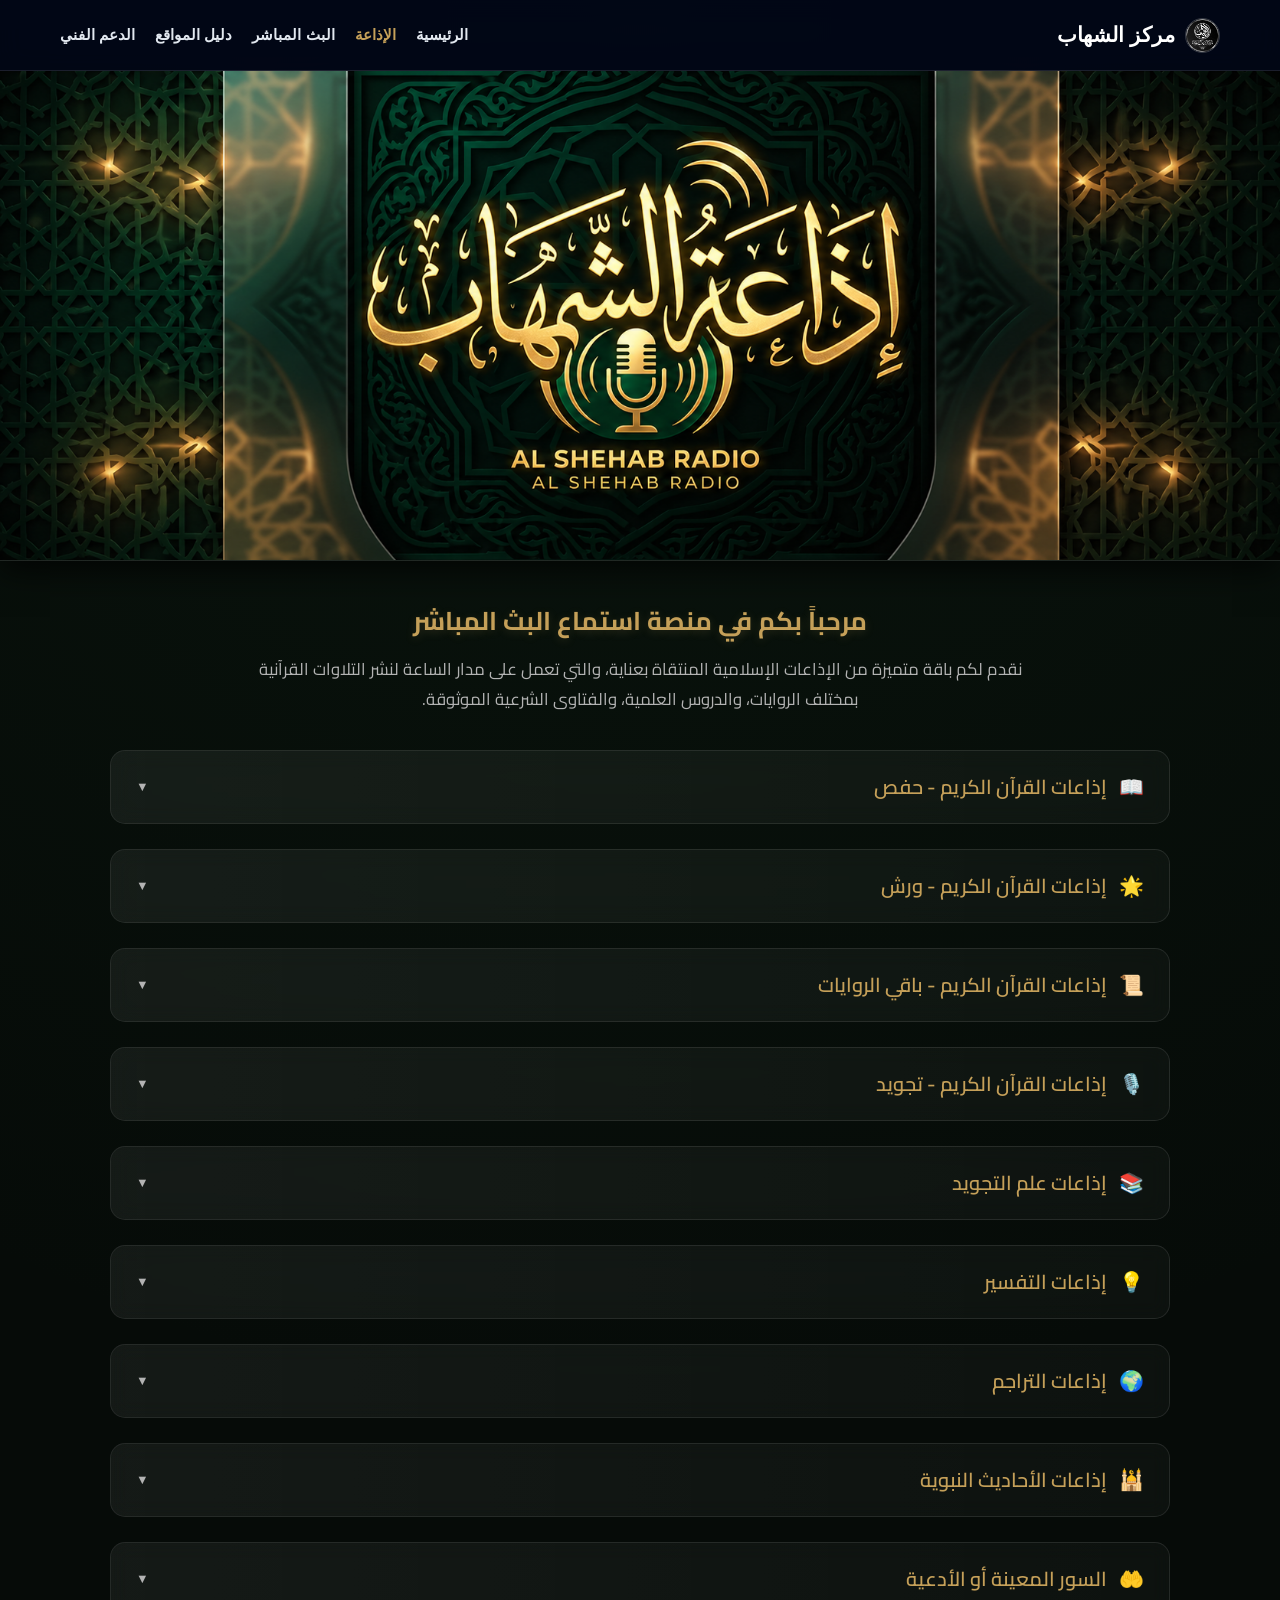
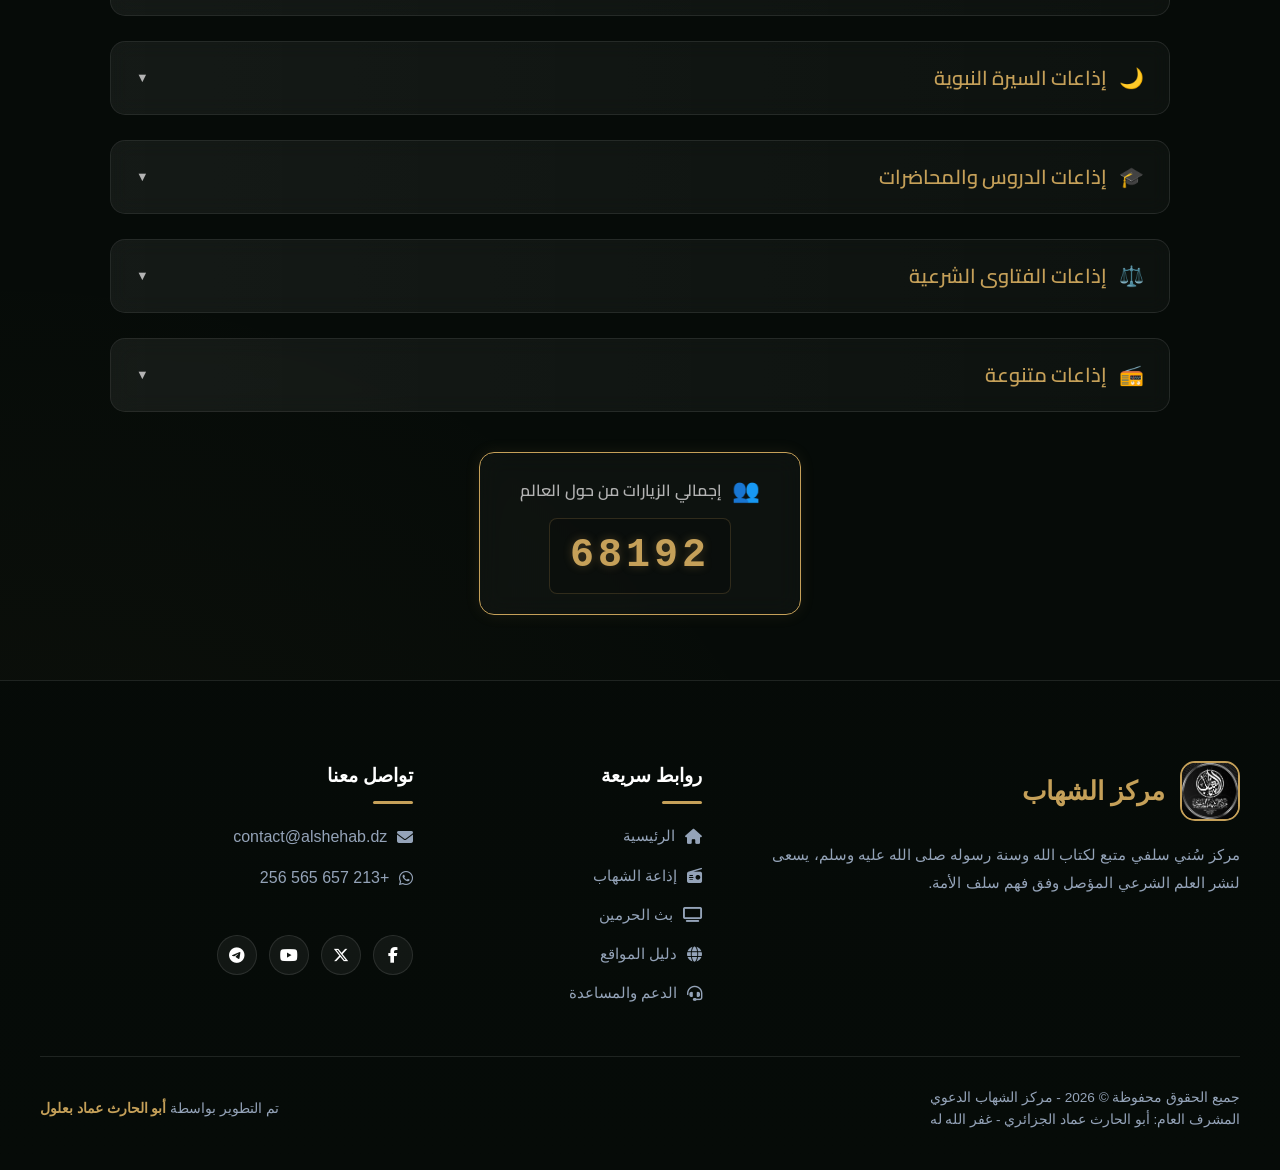
==== alShehab-radio/index.html @ 41cc3aab "رفع مشروع مركز الشهاب مع تحسينات نظام الإذاعة" ====
<!DOCTYPE html>
<html lang="ar" dir="rtl">

<head>
    <meta charset="UTF-8" />
    <meta name="viewport" content="width=device-width, initial-scale=1.0, maximum-scale=1.0, user-scalable=no" />
    <meta name="description" content="منصة استماع احترافية للبثوث المباشرة والإذاعات الإسلامية - مركز الشهاب الدعوي" />
    <title>مركز إذاعة الشهاب | منصة الاستماع المباشر</title>
    <link rel="icon" type="image/jpeg"
        href="https://blogger.googleusercontent.com/img/b/R29vZ2xl/AVvXsEjANJFvFwc8xVumDGWOZFN8ijnvjF5nYbAiHOcws6HQqTf1YmWUEV-WjCZZjBaRDHptgeqfJ_v_uXFP4W8orfsQt1ilpGhmdqB6pL_97QCkBJLe0I1FnPbqILYQpxE89IauDqjgCcJtyxYn9yfF3t36OI4SeDgOP26VNEuCFZ7rjBJ_8lW0Nrv-wOxTlXZU/s320/20250211_003019.png" />
    <link rel="stylesheet" href="https://cdnjs.cloudflare.com/ajax/libs/font-awesome/6.5.1/css/all.min.css" />
    <link rel="stylesheet" href="../unified-nav.css" />
    <link rel="stylesheet" href="../unified-footer.css" />
    <link rel="stylesheet" href="style.css" />
</head>

<body style="padding-top: 70px;">
    <!-- شريط التنقل الموحد -->
    <nav class="global-nav">
        <div class="nav-container">
            <a href="../index.html" class="logo">
                <img src="../profile.jpg" alt="مركز الشهاب" onerror="this.src='https://via.placeholder.com/40'">
                <span>مركز الشهاب</span>
            </a>
            <ul class="nav-links">
                <li><a href="../index.html">الرئيسية</a></li>
                <li><a href="index.html" class="active">الإذاعة</a></li>
                <li><a href="../makkamadina-tv/index.html">البث المباشر</a></li>
                <li><a href="../sitessalaf/index.html">دليل المواقع</a></li>
                <li><a href="../support/index.html">الدعم الفني</a></li>
            </ul>
            <button class="mobile-menu-btn" aria-label="فتح القائمة">
                <i class="fas fa-bars"></i>
            </button>
        </div>
    </nav>

    <header class="header">
        <img src="assets/banner.png"
            class="header-image" alt="مركز الشهاب الدعوي" />
    </header>

    <main class="main-content">

        <!-- ══════════════════════════════════════════════════════════ -->
        <!-- قسم الترحيب والتعريف                                        -->
        <!-- ══════════════════════════════════════════════════════════ -->
        <section class="welcome-section">
            <h1 class="welcome-title">مرحباً بكم في منصة استماع البث المباشر</h1>
            <p class="welcome-text">
                نقدم لكم باقة متميزة من الإذاعات الإسلامية المنتقاة بعناية، والتي تعمل على مدار الساعة لنشر التلاوات القرآنية بمختلف الروايات، والدروس العلمية، والفتاوى الشرعية الموثوقة.
            </p>
        </section>

        <!-- ══════════════════════════════════════════════════════════ -->
        <!-- قسم القرآن الكريم - حفص                                    -->
        <!-- ══════════════════════════════════════════════════════════ -->
        <section class="category" id="cat-hafs">
            <div class="category-header" onclick="toggleCategory(this)">
                <h3><span>📖</span> إذاعات القرآن الكريم - حفص</h3>
                <span class="arrow">▼</span>
            </div>
            <div class="radio-list">
            </div>
        </section>

        <!-- ══════════════════════════════════════════════════════════ -->
        <!-- قسم القرآن الكريم - ورش                                     -->
        <!-- ══════════════════════════════════════════════════════════ -->
        <section class="category" id="cat-warsh">
            <div class="category-header" onclick="toggleCategory(this)">
                <h3><span>🌟</span> إذاعات القرآن الكريم - ورش</h3>
                <span class="arrow">▼</span>
            </div>
            <div class="radio-list">
            </div>
        </section>

        <!-- ══════════════════════════════════════════════════════════ -->
        <!-- قسم القرآن الكريم - باقي الروايات                           -->
        <!-- ══════════════════════════════════════════════════════════ -->
        <section class="category" id="cat-riwayat">
            <div class="category-header" onclick="toggleCategory(this)">
                <h3><span>📜</span> إذاعات القرآن الكريم - باقي الروايات</h3>
                <span class="arrow">▼</span>
            </div>
            <div class="radio-list">
            </div>
        </section>

        <!-- ══════════════════════════════════════════════════════════ -->
        <!-- قسم القرآن الكريم - تجويد                                  -->
        <!-- ══════════════════════════════════════════════════════════ -->
        <section class="category" id="cat-tajweed">
            <div class="category-header" onclick="toggleCategory(this)">
                <h3><span>🎙️</span> إذاعات القرآن الكريم - تجويد</h3>
                <span class="arrow">▼</span>
            </div>
            <div class="radio-list">
            </div>
        </section>

        <!-- ══════════════════════════════════════════════════════════ -->
        <!-- قسم علوم التجويد                                            -->
        <!-- ══════════════════════════════════════════════════════════ -->
        <section class="category" id="cat-uloom">
            <div class="category-header" onclick="toggleCategory(this)">
                <h3><span>📚</span> إذاعات علم التجويد</h3>
                <span class="arrow">▼</span>
            </div>
            <div class="radio-list">
            </div>
        </section>

        <!-- ══════════════════════════════════════════════════════════ -->
        <!-- قسم التفسير                                                -->
        <!-- ══════════════════════════════════════════════════════════ -->
        <section class="category" id="cat-tafseer">
            <div class="category-header" onclick="toggleCategory(this)">
                <h3><span>💡</span> إذاعات التفسير</h3>
                <span class="arrow">▼</span>
            </div>
            <div class="radio-list">
            </div>
        </section>

        <!-- ══════════════════════════════════════════════════════════ -->
        <!-- قسم التراجم                                                -->
        <!-- ══════════════════════════════════════════════════════════ -->
        <section class="category" id="cat-tarajem">
            <div class="category-header" onclick="toggleCategory(this)">
                <h3><span>🌍</span> إذاعات التراجم</h3>
                <span class="arrow">▼</span>
            </div>
            <div class="radio-list">
            </div>
        </section>

        <!-- ══════════════════════════════════════════════════════════ -->
        <!-- قسم الأحاديث النبوية                                        -->
        <!-- ══════════════════════════════════════════════════════════ -->
        <section class="category" id="cat-hadith">
            <div class="category-header" onclick="toggleCategory(this)">
                <h3><span>🕌</span> إذاعات الأحاديث النبوية</h3>
                <span class="arrow">▼</span>
            </div>
            <div class="radio-list">
            </div>
        </section>

        <!-- ══════════════════════════════════════════════════════════ -->
        <!-- قسم السور المعينة أو الأدعية                               -->
        <!-- ══════════════════════════════════════════════════════════ -->
        <section class="category" id="cat-surahs">
            <div class="category-header" onclick="toggleCategory(this)">
                <h3><span>🤲</span> السور المعينة أو الأدعية</h3>
                <span class="arrow">▼</span>
            </div>
            <div class="radio-list">
            </div>
        </section>

        <!-- ══════════════════════════════════════════════════════════ -->
        <!-- قسم السيرة النبوية                                          -->
        <!-- ══════════════════════════════════════════════════════════ -->
        <section class="category" id="cat-seerah">
            <div class="category-header" onclick="toggleCategory(this)">
                <h3><span>🌙</span> إذاعات السيرة النبوية</h3>
                <span class="arrow">▼</span>
            </div>
            <div class="radio-list">
            </div>
        </section>

        <!-- ══════════════════════════════════════════════════════════ -->
        <!-- قسم الدروس والمحاضرات                                      -->
        <!-- ══════════════════════════════════════════════════════════ -->
        <section class="category" id="cat-duroos">
            <div class="category-header" onclick="toggleCategory(this)">
                <h3><span>🎓</span> إذاعات الدروس والمحاضرات</h3>
                <span class="arrow">▼</span>
            </div>
            <div class="radio-list">
            </div>
        </section>

        <!-- ══════════════════════════════════════════════════════════ -->
        <!-- قسم الفتاوى الشرعية                                        -->
        <!-- ══════════════════════════════════════════════════════════ -->
        <section class="category" id="cat-fatawa">
            <div class="category-header" onclick="toggleCategory(this)">
                <h3><span>⚖️</span> إذاعات الفتاوى الشرعية</h3>
                <span class="arrow">▼</span>
            </div>
            <div class="radio-list">
            </div>
        </section>

        <!-- ══════════════════════════════════════════════════════════ -->
        <!-- قسم متنوعة                                                 -->
        <!-- ══════════════════════════════════════════════════════════ -->
        <section class="category" id="cat-misc">
            <div class="category-header" onclick="toggleCategory(this)">
                <h3><span>📻</span> إذاعات متنوعة</h3>
                <span class="arrow">▼</span>
            </div>
            <div class="radio-list">
            </div>
        </section>

        <!-- قسم الإحصائيات -->
        <section class="stats-section">
            <div class="visitor-card glass">
                <div class="visitor-info">
                    <div class="visitor-icon">👥</div>
                    <div class="visitor-label">إجمالي الزيارات من حول العالم</div>
                </div>
                <div class="visitor-count" id="globalCounter">0000</div>
            </div>
        </section>

    </main>

    <!-- شريط التشغيل الثابت -->
    <div class="now-playing-bar" id="nowPlayingBar">
        <div class="now-playing-content">
            <div class="player-info">
                <div class="player-metadata">
                    <span class="player-label">يتم الاستماع الآن</span>
                    <span class="player-title" id="currentRadioName">اختر إذاعة للبدء</span>
                    <span class="player-subtitle" id="currentRadioSubtitle"></span>
                </div>
            </div>
            
            <div class="active-listeners-bar">
                <span class="pulse-dot"></span>
                <span>المستمعون الآن: <b id="onlineListenersCounter">124</b></span>
            </div>

            <div class="player-controls">
                <div class="volume-wrapper">
                    <span>🔊</span>
                    <input type="range" id="volumeControl" min="0" max="1" step="0.1" value="1"
                        onchange="setVolume(this.value)" />
                </div>
                <button class="main-toggle-btn" id="togglePlayPause">إيقاف</button>
            </div>
        </div>
    </div>

    <!-- Global Unified Footer -->
    <footer class="glass-footer">
        <div class="footer-container">
            <div class="footer-grid">
                <!-- Section 1: About -->
                <div class="footer-section">
                    <div class="footer-logo">
                        <img src="../profile.jpg" alt="مركز الشهاب" class="footer-image" onerror="this.src='https://via.placeholder.com/60'">
                        <h3>مركز الشهاب</h3>
                    </div>
                    <p class="footer-desc">مركز سُني سلفي متبع لكتاب الله وسنة رسوله صلى الله عليه وسلم، يسعى لنشر العلم الشرعي المؤصل وفق فهم سلف الأمة.</p>
                </div>

                <!-- Section 2: Links -->
                <div class="footer-section">
                    <h4>روابط سريعة</h4>
                    <ul class="footer-links">
                        <li><a href="../index.html"><i class="fas fa-home"></i> الرئيسية</a></li>
                        <li><a href="index.html"><i class="fas fa-radio"></i> إذاعة الشهاب</a></li>
                        <li><a href="../makkamadina-tv/index.html"><i class="fas fa-tv"></i> بث الحرمين</a></li>
                        <li><a href="../sitessalaf/index.html"><i class="fas fa-globe"></i> دليل المواقع</a></li>
                        <li><a href="../support/index.html"><i class="fas fa-headset"></i> الدعم والمساعدة</a></li>
                    </ul>
                </div>

                <!-- Section 3: Contact & Social -->
                <div class="footer-section">
                    <h4>تواصل معنا</h4>
                    <div class="contact-info">
                        <p><i class="fas fa-envelope"></i> contact@alshehab.dz</p>
                        <p><i class="fab fa-whatsapp"></i> +213 657 565 256</p>
                    </div>
                    <div class="social-links">
                        <a href="https://www.facebook.com/alShehabDz/" target="_blank" class="social-icon" title="Facebook"><i class="fab fa-facebook-f"></i></a>
                        <a href="https://twitter.com/alShehabDz" target="_blank" class="social-icon" title="X (Twitter)"><i class="fab fa-x-twitter"></i></a>
                        <a href="https://www.youtube.com/@alShehabDz" target="_blank" class="social-icon" title="YouTube"><i class="fab fa-youtube"></i></a>
                        <a href="https://t.me/alShehabDz" target="_blank" class="social-icon" title="Telegram"><i class="fab fa-telegram-plane"></i></a>
                    </div>
                </div>
            </div>

            <div class="footer-bottom">
                <div class="copyright">
                    <p>جميع الحقوق محفوظة &copy; <span id="currentYear"></span> - مركز الشهاب الدعوي</p>
                    <p>المشرف العام: أبو الحارث عماد الجزائري - غفر الله له</p>
                </div>
                <div class="developer-info">
                    <p>تم التطوير بواسطة <a href="https://abulharith-imad.site" target="_blank">أبو الحارث عماد بعلول</a></p>
                </div>
            </div>
        </div>
    </footer>

    <!-- مؤشر التحميل -->
    <div id="loader">
        <div class="spinner"></div>
    </div>

    <!-- زر العودة للأعلى -->
    <button id="scrollToTopBtn" class="scroll-to-top" aria-label="العودة للأعلى">
        <i class="fas fa-arrow-up"></i>
    </button>

    <script src="script.js"></script>
    <script src="radioData.js"></script>
    <script src="../unified-nav.js"></script>
</body>

</html>
---- unified-nav.css ----
/* Unified Navigation Styles with Theme Support */
:root {
    --nav-bg: rgba(2, 6, 23, 0.9);
    --nav-border: rgba(255, 255, 255, 0.1);
    --nav-text: #e2e8f0;
    --nav-primary: #0ea5e9;
    --nav-logo-text: #ffffff;
}

.global-nav {
    position: fixed;
    top: 0;
    left: 0;
    width: 100%;
    z-index: 9999;
    background: var(--nav-bg);
    backdrop-filter: blur(12px);
    -webkit-backdrop-filter: blur(12px);
    border-bottom: 1px solid var(--nav-border);
    transition: all 0.3s ease;
    font-family: 'Vazirmatn', sans-serif;
    direction: rtl;
}

.nav-container {
    max-width: 1200px;
    margin: 0 auto;
    padding: 0 20px;
    display: flex;
    justify-content: space-between;
    align-items: center;
    height: 70px;
}

.logo {
    display: flex;
    align-items: center;
    gap: 10px;
    text-decoration: none;
    color: var(--nav-logo-text);
    font-weight: 700;
    font-size: 1.3rem;
}

.logo img {
    width: 35px;
    height: 35px;
    border-radius: 50%;
    border: 1px solid rgba(255,255,255,0.2);
}

.nav-links {
    display: flex;
    gap: 20px;
    list-style: none;
    margin: 0;
    padding: 0;
}

.nav-links a {
    color: var(--nav-text);
    text-decoration: none;
    font-weight: 600;
    font-size: 0.95rem;
    transition: all 0.3s;
    position: relative;
}

.nav-links a:hover, .nav-links a.active {
    color: var(--nav-primary);
}

.mobile-menu-btn {
    display: none;
    font-size: 1.5rem;
    color: var(--nav-text);
    cursor: pointer;
    background: none;
    border: none;
}

@media (max-width: 992px) {
    .nav-links {
        display: none;
        position: absolute;
        top: 70px;
        left: 0;
        width: 100%;
        background: var(--nav-bg);
        flex-direction: column;
        text-align: center;
        padding: 30px 0;
        border-bottom: 1px solid var(--nav-border);
        gap: 25px;
    }
    .nav-links.active {
        display: flex;
    }
    .mobile-menu-btn {
        display: block;
    }
}
---- unified-footer.css ----
/* Unified Footer Styles with Theme Support */
:root {
    --footer-bg: linear-gradient(to top, rgba(2, 6, 23, 0.95), rgba(2, 6, 23, 0.8));
    --footer-text: #94a3b8;
    --footer-title: #ffffff;
    --footer-primary: #0ea5e9;
    --footer-border: rgba(255, 255, 255, 0.1);
}

.glass-footer {
    width: 100%;
    margin-top: 50px;
    padding: 80px 20px 40px;
    background: var(--footer-bg);
    backdrop-filter: blur(15px);
    -webkit-backdrop-filter: blur(15px);
    border-top: 1px solid var(--footer-border);
    position: relative;
    z-index: 10;
    direction: rtl;
    font-family: 'Vazirmatn', sans-serif;
}

.footer-container {
    max-width: 1200px;
    margin: 0 auto;
}

.footer-grid {
    display: grid;
    grid-template-columns: 2fr 1fr 1.5fr;
    gap: 40px;
    margin-bottom: 50px;
}

.footer-section {
    display: flex;
    flex-direction: column;
    gap: 20px;
}

.footer-logo {
    display: flex;
    align-items: center;
    gap: 15px;
}

.footer-image {
    width: 60px;
    height: 60px;
    border-radius: 15px;
    object-fit: cover;
    border: 2px solid var(--footer-primary);
}

.footer-logo h3 {
    color: var(--footer-primary);
    font-size: 1.6rem;
    font-weight: 800;
    margin: 0;
}

.footer-desc {
    color: var(--footer-text);
    font-size: 0.95rem;
    line-height: 1.8;
}

.footer-section h4 {
    color: var(--footer-title);
    font-size: 1.2rem;
    font-weight: 700;
    position: relative;
    padding-bottom: 12px;
    margin: 0;
}

.footer-section h4::after {
    content: '';
    position: absolute;
    bottom: 0;
    right: 0;
    width: 40px;
    height: 3px;
    background: var(--footer-primary);
    border-radius: 2px;
}

.footer-links {
    list-style: none;
    display: flex;
    flex-direction: column;
    gap: 15px;
    padding: 0;
}

.footer-links li a {
    color: var(--footer-text);
    text-decoration: none;
    transition: all 0.3s ease;
    display: flex;
    align-items: center;
    gap: 10px;
    font-size: 0.95rem;
}

.footer-links li a:hover {
    color: var(--footer-primary);
    transform: translateX(-5px);
}

.contact-info p {
    color: var(--footer-text);
    margin-bottom: 15px;
    display: flex;
    align-items: center;
    gap: 10px;
}

.social-links {
    display: flex;
    gap: 12px;
    margin-top: 10px;
}

.social-icon {
    width: 40px;
    height: 40px;
    background: rgba(255, 255, 255, 0.05);
    border: 1px solid var(--footer-border);
    border-radius: 50%;
    display: flex;
    align-items: center;
    justify-content: center;
    color: #fff;
    text-decoration: none;
    transition: all 0.3s;
}

.social-icon:hover {
    background: var(--footer-primary);
    transform: translateY(-3px);
    box-shadow: 0 5px 15px rgba(0,0,0,0.3);
}

.footer-bottom {
    display: flex;
    justify-content: space-between;
    align-items: center;
    padding-top: 30px;
    border-top: 1px solid var(--footer-border);
    color: var(--footer-text);
    font-size: 0.85rem;
}

.footer-bottom a {
    color: var(--footer-primary);
    text-decoration: none;
    font-weight: 600;
}

.footer-bottom a:hover {
    text-decoration: underline;
}

@media (max-width: 992px) {
    .footer-grid {
        grid-template-columns: 1fr 1fr;
    }
    .footer-section:first-child {
        grid-column: span 2;
    }
}

@media (max-width: 768px) {
    .footer-grid {
        grid-template-columns: 1fr;
    }
    .footer-section:first-child {
        grid-column: span 1;
    }
    .footer-bottom {
        flex-direction: column;
        gap: 15px;
        text-align: center;
    }
}
---- alShehab-radio/style.css ----
@import url('https://fonts.googleapis.com/css2?family=Cairo:wght@400;600;700&display=swap');

:root {
    --bg-main: #060b08;
    --bg-card: rgba(255, 255, 255, 0.03);
    --bg-glass: rgba(10, 15, 13, 0.7);
    --primary: #1e4d2b;
    --primary-light: #2d5a3a;
    --accent: #c5a059;
    --accent-glow: rgba(197, 160, 89, 0.3);
    --text-primary: #ffffff;
    --text-secondary: #b3b3b3;
    --border-glass: rgba(255, 255, 255, 0.1);
    --shadow-premium: 0 8px 32px 0 rgba(0, 0, 0, 0.8);

    /* Theme Variables for Unified Nav & Footer */
    --nav-bg: rgba(6, 11, 8, 0.9);
    --nav-primary: var(--accent);
    --footer-bg: linear-gradient(to top, var(--bg-main), rgba(6, 11, 8, 0.95));
    --footer-primary: var(--accent);
}

* {
    margin: 0;
    padding: 0;
    box-sizing: border-box;
    -webkit-tap-highlight-color: transparent;
    font-family: inherit;
}

body {
    background-color: var(--bg-main);
    background-image: 
        radial-gradient(circle at 50% 0%, rgba(30, 77, 43, 0.15) 0%, transparent 50%),
        radial-gradient(circle at 0% 100%, rgba(197, 160, 89, 0.05) 0%, transparent 30%);
    color: var(--text-primary);
    font-family: 'Cairo', sans-serif;
    line-height: 1.6;
    min-height: 100vh;
    padding-bottom: 0;
}

/* Header & Banner */
.header {
    width: 100%;
    max-width: 100%;
    margin: 0 0 40px;
    padding: 0;
    text-align: center;
}

.header-image {
    width: 100%;
    height: auto;
    display: block;
    border-radius: 0;
    box-shadow: var(--shadow-premium);
    border-bottom: 1px solid var(--border-glass);
    transition: transform 0.4s ease;
}

.header-image:hover {
    transform: scale(1.01);
}

/* Welcome Section */
.welcome-section {
    text-align: center;
    margin-bottom: 35px;
    padding: 0 15px;
    animation: fadeIn 0.8s ease;
}

.welcome-title {
    font-size: 1.6rem;
    font-weight: 700;
    color: var(--accent);
    margin-bottom: 12px;
    text-shadow: 0 2px 10px rgba(197, 160, 89, 0.2);
}

.welcome-text {
    font-size: 1.05rem;
    color: var(--text-secondary);
    max-width: 800px;
    margin: 0 auto;
    line-height: 1.8;
}


/* Categories Container */
.main-content {
    max-width: 1100px;
    margin: 0 auto;
    padding: 0 20px;
}

.category {
    margin-bottom: 25px;
    background: var(--bg-card);
    backdrop-filter: blur(10px);
    -webkit-backdrop-filter: blur(10px);
    border: 1px solid var(--border-glass);
    border-radius: 15px;
    overflow: hidden;
    transition: all 0.3s ease;
}

.category.active {
    box-shadow: 0 4px 20px rgba(0, 0, 0, 0.3);
}

.category-header {
    padding: 20px 25px;
    background: linear-gradient(90deg, var(--bg-card), transparent);
    cursor: pointer;
    display: flex;
    justify-content: space-between;
    align-items: center;
    transition: background 0.3s ease;
}

.category-header:hover {
    background: rgba(255, 255, 255, 0.05);
}

.category-header h3 {
    font-size: 1.25rem;
    font-weight: 600;
    color: var(--accent);
    display: flex;
    align-items: center;
    gap: 12px;
}

.category-header .arrow {
    font-size: 0.8rem;
    transition: transform 0.3s ease;
    color: var(--text-secondary);
}

.category.active .arrow {
    transform: rotate(180deg);
}

/* Radio List Grid */
.radio-list {
    display: none;
    padding: 10px 20px 20px;
    grid-template-columns: repeat(auto-fill, minmax(300px, 1fr));
    gap: 15px;
    animation: fadeIn 0.4s ease;
}

.category.active .radio-list {
    display: grid;
}

@keyframes fadeIn {
    from { opacity: 0; transform: translateY(10px); }
    to { opacity: 1; transform: translateY(0); }
}

/* Radio Card */
.radio-card {
    display: flex;
    align-items: center;
    padding: 15px;
    background: rgba(255, 255, 255, 0.02);
    border: 1px solid rgba(255, 255, 255, 0.05);
    border-radius: 12px;
    transition: all 0.3s cubic-bezier(0.4, 0, 0.2, 1);
    position: relative;
    cursor: pointer;
}

.radio-card:hover {
    background: rgba(255, 255, 255, 0.05);
    border-color: var(--accent);
    transform: translateY(-3px);
    box-shadow: 0 10px 20px rgba(0, 0, 0, 0.2);
}

.radio-image {
    width: 65px;
    height: 65px;
    border-radius: 10px;
    object-fit: cover;
    margin-left: 15px;
    border: 1px solid var(--border-glass);
}

.radio-info {
    flex: 1;
}

.radio-title {
    font-size: 1rem;
    font-weight: 600;
    color: var(--text-primary);
    margin-bottom: 4px;
}

.radio-subtitle {
    font-size: 0.8rem;
    color: #ffd700; /* Gold */
    opacity: 0.8;
}

.play-button {
    background: var(--primary);
    color: white;
    border: none;
    width: 40px;
    height: 40px;
    border-radius: 50%;
    cursor: pointer;
    display: flex;
    align-items: center;
    justify-content: center;
    transition: all 0.3s ease;
    font-size: 1.2rem;
    box-shadow: 0 4px 10px rgba(0, 0, 0, 0.3);
}

.play-button:hover {
    background: var(--accent);
    transform: scale(1.1);
}

.play-button.playing {
    background: #e74c3c;
}

/* Fixed Player Bar */
.now-playing-bar {
    position: fixed;
    bottom: 0;
    left: 0;
    right: 0;
    background: var(--bg-glass);
    backdrop-filter: blur(20px);
    -webkit-backdrop-filter: blur(20px);
    padding: 15px 25px;
    border-top: 1px solid var(--border-glass);
    z-index: 1000;
    display: none;
    box-shadow: 0 -10px 30px rgba(0, 0, 0, 0.5);
    animation: slideUp 0.4s ease-out;
}

.now-playing-content {
    max-width: 1100px;
    margin: 0 auto;
    display: flex;
    align-items: center;
    justify-content: space-between;
    gap: 20px;
}

.player-info {
    display: flex;
    align-items: center;
    gap: 15px;
    flex: 1;
}

.player-metadata {
    display: flex;
    flex-direction: column;
}

.player-label {
    font-size: 0.75rem;
    color: var(--accent);
    text-transform: uppercase;
    letter-spacing: 1px;
}

.player-title {
    font-weight: 600;
    font-size: 1.1rem;
    overflow: hidden;
    text-overflow: ellipsis;
    white-space: nowrap;
    max-width: 250px;
}
.player-subtitle {
    font-size: 0.85rem;
    color: var(--accent);
    opacity: 0.9;
    font-weight: 600;
}

/* Active Listeners UI */
.active-listeners-bar {
    display: flex;
    align-items: center;
    gap: 8px;
    font-size: 0.95rem;
    color: var(--text-secondary);
    background: rgba(255, 255, 255, 0.05);
    padding: 6px 15px;
    border-radius: 20px;
    border: 1px solid var(--border-glass);
}

.active-listeners-bar b {
    color: var(--accent);
    font-weight: 800;
    margin-right: 5px;
    font-family: monospace;
    font-size: 1.1rem;
}

.pulse-dot {
    width: 8px;
    height: 8px;
    background-color: #e74c3c;
    border-radius: 50%;
    box-shadow: 0 0 0 0 rgba(231, 76, 60, 0.7);
    animation: pulse-red 1.5s infinite;
}

@keyframes pulse-red {
    0% { transform: scale(0.95); box-shadow: 0 0 0 0 rgba(231, 76, 60, 0.7); }
    70% { transform: scale(1); box-shadow: 0 0 0 6px rgba(231, 76, 60, 0); }
    100% { transform: scale(0.95); box-shadow: 0 0 0 0 rgba(231, 76, 60, 0); }
}

.player-controls {
    display: flex;
    align-items: center;
    gap: 20px;
}

.main-toggle-btn {
    background: var(--accent);
    color: var(--bg-main);
    border: none;
    padding: 10px 25px;
    border-radius: 30px;
    font-weight: 700;
    cursor: pointer;
    transition: all 0.3s ease;
    min-width: 100px;
}

.main-toggle-btn:hover {
    background: #d4af37;
    transform: translateY(-2px);
    box-shadow: 0 5px 15px var(--accent-glow);
}

.volume-wrapper {
    display: flex;
    align-items: center;
    gap: 10px;
}

input[type="range"] {
    -webkit-appearance: none;
    appearance: none;
    width: 100px;
    height: 4px;
    background: rgba(255, 255, 255, 0.1);
    border-radius: 5px;
}

input[type="range"]::-webkit-slider-thumb {
    -webkit-appearance: none;
    appearance: none;
    width: 14px;
    height: 14px;
    background: var(--accent);
    border-radius: 50%;
    cursor: pointer;
    box-shadow: 0 0 10px var(--accent-glow);
}

/* Loader */
/* Footer replaced by unified-footer.css */

/* Active Playing State */
.radio-card.active-playing {
    border-color: var(--accent);
    background: rgba(197, 160, 89, 0.08);
    box-shadow: 0 0 20px rgba(197, 160, 89, 0.1);
}

/* Visitor Counter Section */
.stats-section {
    margin-top: 20px;
    display: flex;
    justify-content: center;
    padding: 15px;
}

.visitor-card {
    padding: 20px 40px;
    display: flex;
    flex-direction: column;
    align-items: center;
    gap: 10px;
    min-width: 250px;
    border: 1px solid var(--accent);
    box-shadow: 0 0 15px rgba(197, 160, 89, 0.1);
    border-radius: 15px;
    background: var(--bg-card);
    backdrop-filter: blur(12px);
    -webkit-backdrop-filter: blur(12px);
}

.visitor-info {
    display: flex;
    align-items: center;
    gap: 10px;
}

.visitor-icon {
    font-size: 1.4rem;
}

.visitor-label {
    font-size: 1rem;
    color: var(--text-secondary);
    font-weight: 600;
}

.visitor-count {
    font-size: 2.5rem;
    font-weight: 900;
    color: var(--accent);
    font-family: 'Courier New', Courier, monospace;
    letter-spacing: 4px;
    text-shadow: 0 0 10px rgba(197, 160, 89, 0.3);
    background: rgba(0, 0, 0, 0.2);
    padding: 5px 20px;
    border-radius: 8px;
    border: 1px solid rgba(197, 160, 89, 0.2);
}

/* Loader */
#loader {
    display: none;
    position: fixed;
    inset: 0;
    z-index: 2000;
    align-items: center;
    justify-content: center;
    background: rgba(6, 11, 8, 0.7);
    backdrop-filter: blur(10px);
    -webkit-backdrop-filter: blur(10px);
}

.spinner {
    border: 3px solid rgba(197, 160, 89, 0.1);
    border-top: 3px solid var(--accent);
    border-radius: 50%;
    width: 50px;
    height: 50px;
    animation: spin 1s linear infinite;
    box-shadow: 0 0 15px var(--accent-glow);
}

@keyframes spin {
    0% { transform: rotate(0deg); }
    100% { transform: rotate(360deg); }
}

@keyframes slideUp {
    from { transform: translateY(100%); }
    to { transform: translateY(0); }
}

/* Scrollbar Custom */
::-webkit-scrollbar {
    width: 8px;
}

::-webkit-scrollbar-track {
    background: var(--bg-main);
}

::-webkit-scrollbar-thumb {
    background: var(--primary);
    border-radius: 10px;
}

::-webkit-scrollbar-thumb:hover {
    background: var(--accent);
}

/* Scroll to Top Button */
.scroll-to-top {
    position: fixed;
    bottom: 30px;
    right: 30px;
    width: 50px;
    height: 50px;
    background: var(--accent);
    color: #ffffff;
    border: none;
    border-radius: 50%;
    cursor: pointer;
    font-size: 1.2rem;
    display: flex;
    align-items: center;
    justify-content: center;
    box-shadow: 0 4px 15px rgba(197, 160, 89, 0.4);
    opacity: 0;
    visibility: hidden;
    transform: translateY(20px);
    transition: all 0.3s ease;
    z-index: 999;
}

.scroll-to-top.show {
    opacity: 1;
    visibility: visible;
    transform: translateY(0);
}

.scroll-to-top:hover {
    transform: translateY(-5px);
    box-shadow: 0 6px 20px rgba(197, 160, 89, 0.6);
}

.scroll-to-top.lifted {
    bottom: 100px;
}

@media (max-width: 768px) {
    .scroll-to-top {
        bottom: 20px;
        right: 20px;
        width: 45px;
        height: 45px;
        font-size: 1rem;
    }
    .scroll-to-top.lifted {
        bottom: 110px;
    }
}

/* Selection */
::selection {
    background: var(--accent);
    color: var(--bg-main);
}

/* Mobile Responsive */
@media (max-width: 768px) {
    body {
        padding-bottom: 0;
    }


    .header-image {
        max-height: 180px;
        border-radius: 12px;
    }

    .radio-list {
        grid-template-columns: 1fr;
        padding: 10px 12px 15px;
    }

    .radio-card {
        padding: 12px;
    }

    .radio-image {
        width: 50px;
        height: 50px;
        margin-left: 10px;
    }

    .radio-title {
        font-size: 0.9rem;
    }

    .now-playing-content {
        flex-direction: column;
        text-align: center;
        gap: 10px;
        padding: 5px 0;
    }

    .player-info {
        justify-content: center;
    }

    .player-title {
        max-width: 220px;
        font-size: 0.95rem;
    }

    .player-controls {
        gap: 12px;
    }

    .active-listeners-bar {
        font-size: 0.85rem;
        padding: 4px 12px;
    }
    
    .active-listeners-bar b {
        font-size: 1rem;
    }



    .category-header h3 {
        font-size: 1.05rem;
    }

    .visitor-counter {
        margin: 40px 15px;
        padding: 20px;
    }

    .visitor-card {
        padding: 20px 30px;
        min-width: auto;
        width: 100%;
    }

    .visitor-count {
        font-size: 2.5rem;
    }

    .visitor-label {
        font-size: 1rem;
    }

    .welcome-title {
        font-size: 1.3rem;
    }
    
    .welcome-text {
        font-size: 0.95rem;
    }
}

@media (max-width: 400px) {
    .play-button {
        width: 36px;
        height: 36px;
        font-size: 1rem;
    }

    .main-toggle-btn {
        padding: 8px 18px;
        font-size: 0.85rem;
        min-width: 80px;
    }

    input[type="range"] {
        width: 70px;
    }
}
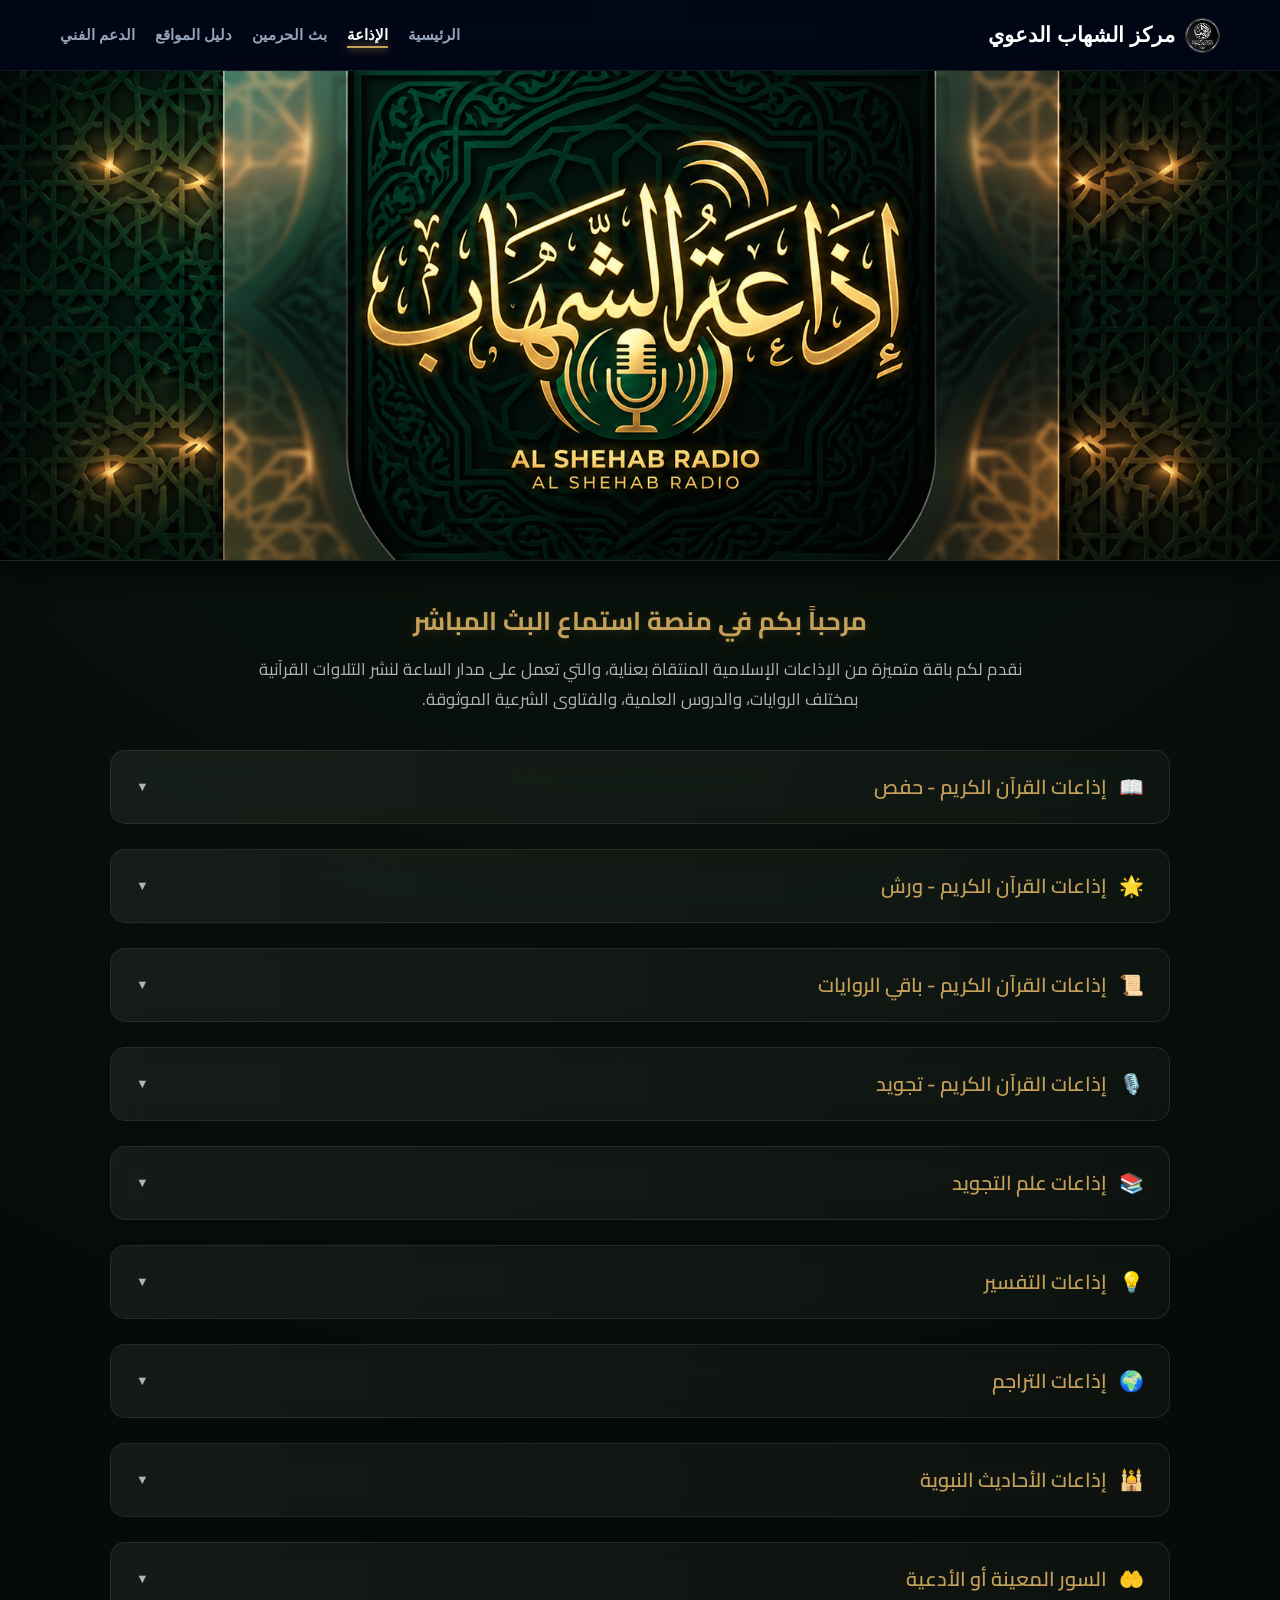
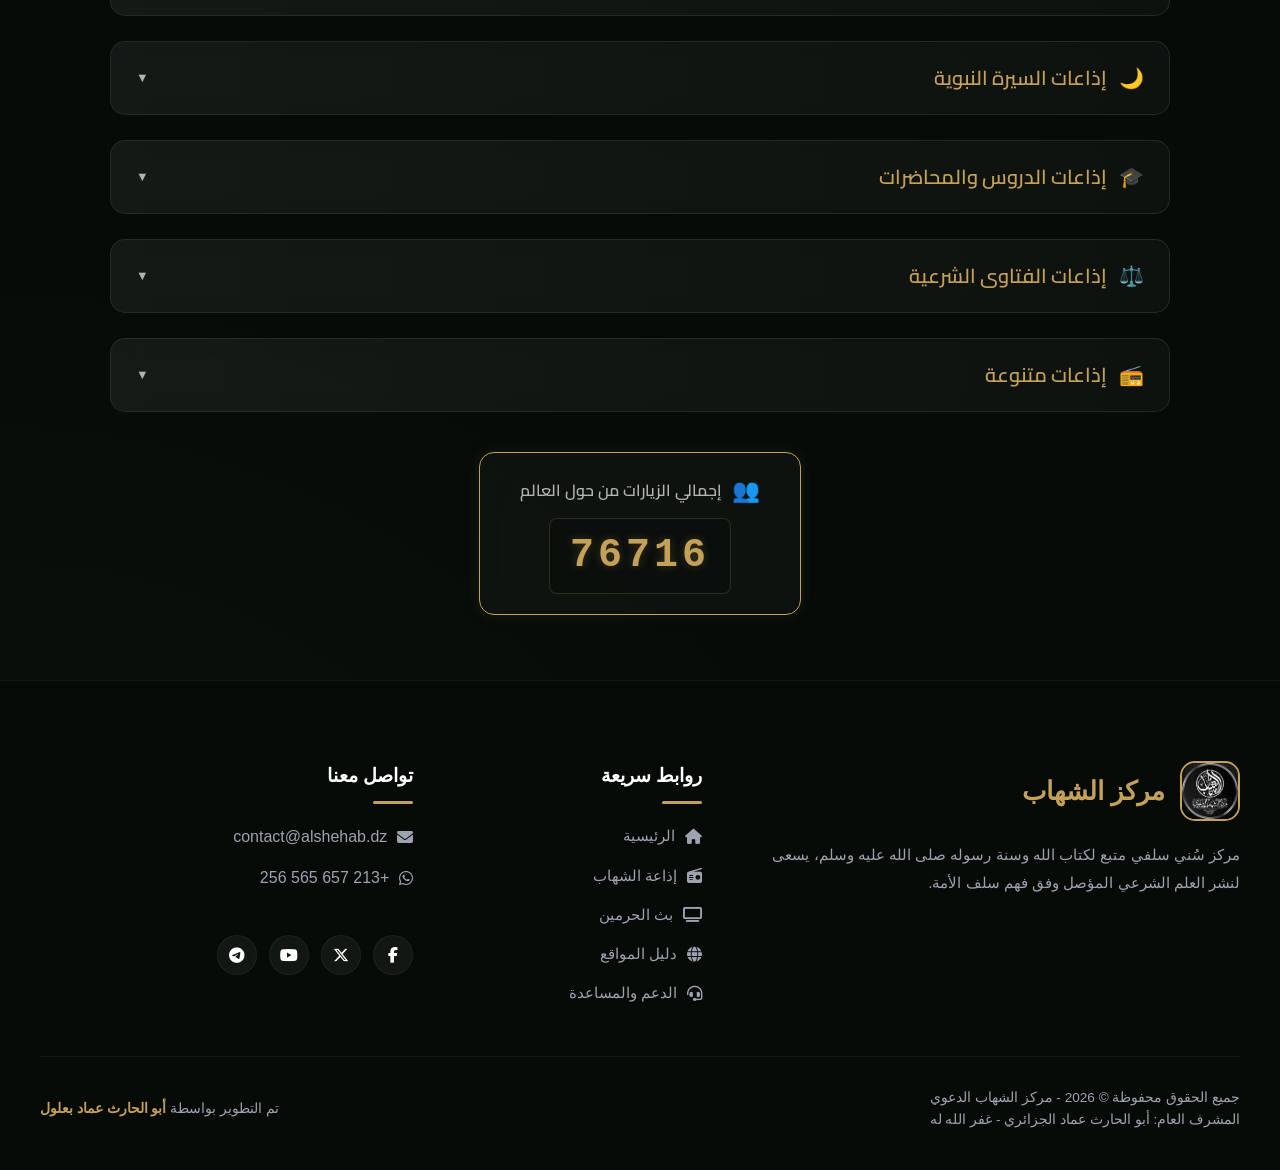
==== commit 38c89744: "new update n2" ====
--- a/alShehab-radio/index.html
+++ b/alShehab-radio/index.html
@@ -20,12 +20,12 @@
         <div class="nav-container">
             <a href="../index.html" class="logo">
                 <img src="../profile.jpg" alt="مركز الشهاب" onerror="this.src='https://via.placeholder.com/40'">
-                <span>مركز الشهاب</span>
+                <span>مركز الشهاب الدعوي</span>
             </a>
             <ul class="nav-links">
                 <li><a href="../index.html">الرئيسية</a></li>
                 <li><a href="index.html" class="active">الإذاعة</a></li>
-                <li><a href="../makkamadina-tv/index.html">البث المباشر</a></li>
+                <li><a href="../makkamadina-tv/index.html">بث الحرمين</a></li>
                 <li><a href="../sitessalaf/index.html">دليل المواقع</a></li>
                 <li><a href="../support/index.html">الدعم الفني</a></li>
             </ul>
@@ -36,8 +36,7 @@
     </nav>
 
     <header class="header">
-        <img src="assets/banner.png"
-            class="header-image" alt="مركز الشهاب الدعوي" />
+        <img src="assets/banner.png" class="header-image" alt="مركز الشهاب الدعوي" />
     </header>
 
     <main class="main-content">
@@ -48,7 +47,8 @@
         <section class="welcome-section">
             <h1 class="welcome-title">مرحباً بكم في منصة استماع البث المباشر</h1>
             <p class="welcome-text">
-                نقدم لكم باقة متميزة من الإذاعات الإسلامية المنتقاة بعناية، والتي تعمل على مدار الساعة لنشر التلاوات القرآنية بمختلف الروايات، والدروس العلمية، والفتاوى الشرعية الموثوقة.
+                نقدم لكم باقة متميزة من الإذاعات الإسلامية المنتقاة بعناية، والتي تعمل على مدار الساعة لنشر التلاوات
+                القرآنية بمختلف الروايات، والدروس العلمية، والفتاوى الشرعية الموثوقة.
             </p>
         </section>
 
@@ -231,7 +231,7 @@
                     <span class="player-subtitle" id="currentRadioSubtitle"></span>
                 </div>
             </div>
-            
+
             <div class="active-listeners-bar">
                 <span class="pulse-dot"></span>
                 <span>المستمعون الآن: <b id="onlineListenersCounter">124</b></span>
@@ -255,10 +255,12 @@
                 <!-- Section 1: About -->
                 <div class="footer-section">
                     <div class="footer-logo">
-                        <img src="../profile.jpg" alt="مركز الشهاب" class="footer-image" onerror="this.src='https://via.placeholder.com/60'">
+                        <img src="../profile.jpg" alt="مركز الشهاب" class="footer-image"
+                            onerror="this.src='https://via.placeholder.com/60'">
                         <h3>مركز الشهاب</h3>
                     </div>
-                    <p class="footer-desc">مركز سُني سلفي متبع لكتاب الله وسنة رسوله صلى الله عليه وسلم، يسعى لنشر العلم الشرعي المؤصل وفق فهم سلف الأمة.</p>
+                    <p class="footer-desc">مركز سُني سلفي متبع لكتاب الله وسنة رسوله صلى الله عليه وسلم، يسعى لنشر العلم
+                        الشرعي المؤصل وفق فهم سلف الأمة.</p>
                 </div>
 
                 <!-- Section 2: Links -->
@@ -281,10 +283,14 @@
                         <p><i class="fab fa-whatsapp"></i> +213 657 565 256</p>
                     </div>
                     <div class="social-links">
-                        <a href="https://www.facebook.com/alShehabDz/" target="_blank" class="social-icon" title="Facebook"><i class="fab fa-facebook-f"></i></a>
-                        <a href="https://twitter.com/alShehabDz" target="_blank" class="social-icon" title="X (Twitter)"><i class="fab fa-x-twitter"></i></a>
-                        <a href="https://www.youtube.com/@alShehabDz" target="_blank" class="social-icon" title="YouTube"><i class="fab fa-youtube"></i></a>
-                        <a href="https://t.me/alShehabDz" target="_blank" class="social-icon" title="Telegram"><i class="fab fa-telegram-plane"></i></a>
+                        <a href="https://www.facebook.com/alShehabDz/" target="_blank" class="social-icon"
+                            title="Facebook"><i class="fab fa-facebook-f"></i></a>
+                        <a href="https://twitter.com/alShehabDz" target="_blank" class="social-icon"
+                            title="X (Twitter)"><i class="fab fa-x-twitter"></i></a>
+                        <a href="https://www.youtube.com/@alShehabDz" target="_blank" class="social-icon"
+                            title="YouTube"><i class="fab fa-youtube"></i></a>
+                        <a href="https://t.me/alShehabDz" target="_blank" class="social-icon" title="Telegram"><i
+                                class="fab fa-telegram-plane"></i></a>
                     </div>
                 </div>
             </div>
@@ -295,7 +301,8 @@
                     <p>المشرف العام: أبو الحارث عماد الجزائري - غفر الله له</p>
                 </div>
                 <div class="developer-info">
-                    <p>تم التطوير بواسطة <a href="https://abulharith-imad.site" target="_blank">أبو الحارث عماد بعلول</a></p>
+                    <p>تم التطوير بواسطة <a href="https://abulharith-imad.site" target="_blank">أبو الحارث عماد
+                            بعلول</a></p>
                 </div>
             </div>
         </div>
--- a/unified-nav.css
+++ b/unified-nav.css
@@ -1,9 +1,9 @@
 /* Unified Navigation Styles with Theme Support */
 :root {
-    --nav-bg: rgba(2, 6, 23, 0.9);
-    --nav-border: rgba(255, 255, 255, 0.1);
-    --nav-text: #e2e8f0;
-    --nav-primary: #0ea5e9;
+    --nav-bg: rgba(3, 7, 18, 0.8);
+    --nav-border: rgba(255, 255, 255, 0.08);
+    --nav-text: #94a3b8;
+    --nav-primary: #38bdf8;
     --nav-logo-text: #ffffff;
 }
 
@@ -67,7 +67,23 @@
 }
 
 .nav-links a:hover, .nav-links a.active {
-    color: var(--nav-primary);
+    color: #ffffff;
+}
+
+.nav-links a::after {
+    content: '';
+    position: absolute;
+    bottom: -5px;
+    right: 0;
+    width: 0;
+    height: 2px;
+    background: var(--nav-primary);
+    transition: width 0.3s ease;
+    box-shadow: 0 0 10px var(--nav-primary);
+}
+
+.nav-links a:hover::after, .nav-links a.active::after {
+    width: 100%;
 }
 
 .mobile-menu-btn {
--- a/unified-footer.css
+++ b/unified-footer.css
@@ -1,10 +1,10 @@
 /* Unified Footer Styles with Theme Support */
 :root {
-    --footer-bg: linear-gradient(to top, rgba(2, 6, 23, 0.95), rgba(2, 6, 23, 0.8));
-    --footer-text: #94a3b8;
+    --footer-bg: linear-gradient(to top, #000000 0%, #030712 100%);
+    --footer-text: #9ca3af;
     --footer-title: #ffffff;
-    --footer-primary: #0ea5e9;
-    --footer-border: rgba(255, 255, 255, 0.1);
+    --footer-primary: #38bdf8;
+    --footer-border: rgba(255, 255, 255, 0.05);
 }
 
 .glass-footer {
